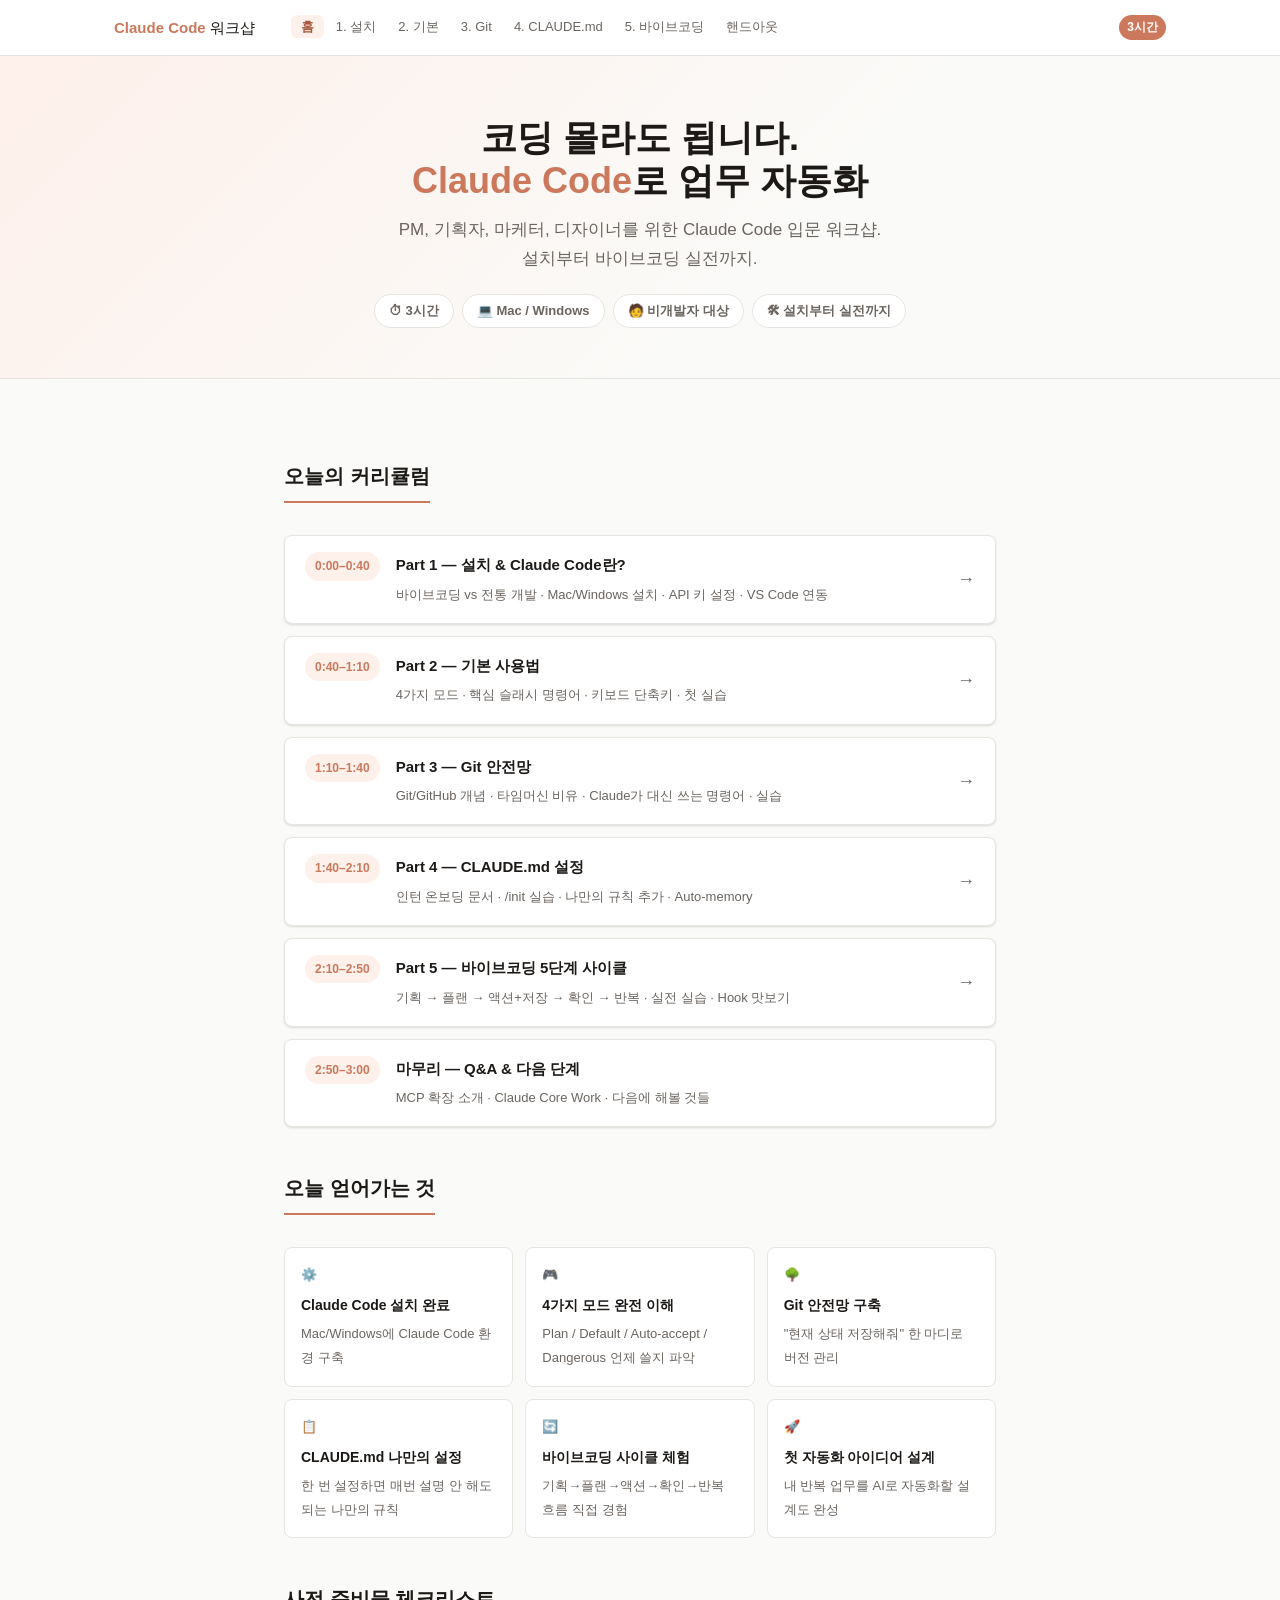
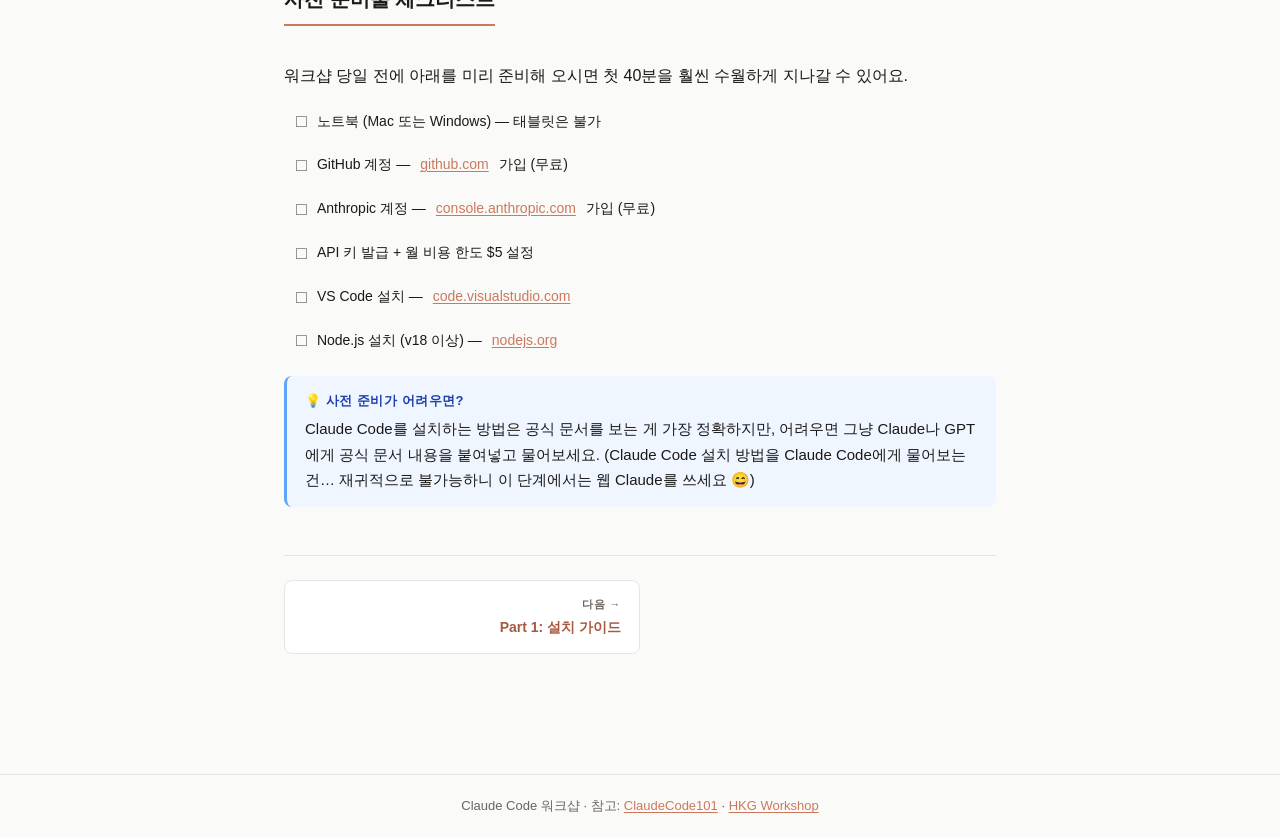
==== index.html @ e711b8f9 "Add Claude Code 워크샵 정적 사이트 비개발자 대상 3시간 Claude Code 입문 워크샵 자료. 설치, 기본 사용법, Git, CLAUDE.md, 바이브코딩 사이클 " ====
<!DOCTYPE html>
<html lang="ko">
<head>
  <meta charset="UTF-8">
  <meta name="viewport" content="width=device-width, initial-scale=1.0">
  <title>Claude Code 워크샵</title>
  <link rel="stylesheet" href="./style.css">
  <style>
    .hero-section {
      background: linear-gradient(135deg, #FEF0EA 0%, #FAFAF8 60%);
      border-bottom: 1px solid var(--border);
      padding: 60px 24px 50px;
      text-align: center;
    }
    .hero-section h1 {
      font-size: 36px;
      font-weight: 900;
      line-height: 1.2;
      margin-bottom: 14px;
    }
    .hero-section h1 em { color: var(--accent); font-style: normal; }
    .hero-section p { font-size: 17px; color: var(--text-2); max-width: 500px; margin: 0 auto 20px; }
    .hero-tags { display: flex; gap: 8px; justify-content: center; flex-wrap: wrap; }
    .hero-tag {
      font-size: 13px; font-weight: 600;
      background: white; border: 1px solid var(--border);
      padding: 5px 14px; border-radius: 99px; color: var(--text-2);
    }
    .outcomes {
      display: grid;
      grid-template-columns: repeat(auto-fill, minmax(200px, 1fr));
      gap: 12px;
      margin: 20px 0;
    }
    .outcome-card {
      padding: 16px;
      background: var(--surface);
      border: 1px solid var(--border);
      border-radius: var(--radius);
      font-size: 14px;
    }
    .outcome-icon { font-size: 24px; margin-bottom: 8px; display: block; }
    .outcome-card strong { display: block; margin-bottom: 4px; }
    .outcome-card span { color: var(--text-2); font-size: 13px; }
  </style>
</head>
<body>
<header class="site-header">
  <nav class="nav-inner">
    <a class="nav-logo" href="./index.html">Claude Code <span>워크샵</span></a>
    <ul class="nav-links">
      <li><a href="./index.html" class="active">홈</a></li>
      <li><a href="./01-setup.html">1. 설치</a></li>
      <li><a href="./02-basics.html">2. 기본</a></li>
      <li><a href="./03-git.html">3. Git</a></li>
      <li><a href="./04-claude-md.html">4. CLAUDE.md</a></li>
      <li><a href="./05-vibe-coding.html">5. 바이브코딩</a></li>
      <li><a href="./handout.html">핸드아웃</a></li>
    </ul>
    <div class="nav-spacer"></div>
    <span class="nav-badge">3시간</span>
  </nav>
</header>

<div class="hero-section">
  <h1>코딩 몰라도 됩니다.<br><em>Claude Code</em>로 업무 자동화</h1>
  <p>PM, 기획자, 마케터, 디자이너를 위한 Claude Code 입문 워크샵. 설치부터 바이브코딩 실전까지.</p>
  <div class="hero-tags">
    <span class="hero-tag">⏱ 3시간</span>
    <span class="hero-tag">💻 Mac / Windows</span>
    <span class="hero-tag">🧑 비개발자 대상</span>
    <span class="hero-tag">🛠 설치부터 실전까지</span>
  </div>
</div>

<main class="main-content">

  <h2>오늘의 커리큘럼</h2>
  <nav class="timeline">
    <a class="timeline-card" href="./01-setup.html">
      <span class="timeline-card-time">0:00–0:40</span>
      <div class="timeline-card-body">
        <strong>Part 1 — 설치 &amp; Claude Code란?</strong>
        <span>바이브코딩 vs 전통 개발 · Mac/Windows 설치 · API 키 설정 · VS Code 연동</span>
      </div>
      <span class="timeline-card-arrow">→</span>
    </a>
    <a class="timeline-card" href="./02-basics.html">
      <span class="timeline-card-time">0:40–1:10</span>
      <div class="timeline-card-body">
        <strong>Part 2 — 기본 사용법</strong>
        <span>4가지 모드 · 핵심 슬래시 명령어 · 키보드 단축키 · 첫 실습</span>
      </div>
      <span class="timeline-card-arrow">→</span>
    </a>
    <a class="timeline-card" href="./03-git.html">
      <span class="timeline-card-time">1:10–1:40</span>
      <div class="timeline-card-body">
        <strong>Part 3 — Git 안전망</strong>
        <span>Git/GitHub 개념 · 타임머신 비유 · Claude가 대신 쓰는 명령어 · 실습</span>
      </div>
      <span class="timeline-card-arrow">→</span>
    </a>
    <a class="timeline-card" href="./04-claude-md.html">
      <span class="timeline-card-time">1:40–2:10</span>
      <div class="timeline-card-body">
        <strong>Part 4 — CLAUDE.md 설정</strong>
        <span>인턴 온보딩 문서 · /init 실습 · 나만의 규칙 추가 · Auto-memory</span>
      </div>
      <span class="timeline-card-arrow">→</span>
    </a>
    <a class="timeline-card" href="./05-vibe-coding.html">
      <span class="timeline-card-time">2:10–2:50</span>
      <div class="timeline-card-body">
        <strong>Part 5 — 바이브코딩 5단계 사이클</strong>
        <span>기획 → 플랜 → 액션+저장 → 확인 → 반복 · 실전 실습 · Hook 맛보기</span>
      </div>
      <span class="timeline-card-arrow">→</span>
    </a>
    <div class="timeline-card" style="cursor:default;">
      <span class="timeline-card-time">2:50–3:00</span>
      <div class="timeline-card-body">
        <strong>마무리 — Q&amp;A &amp; 다음 단계</strong>
        <span>MCP 확장 소개 · Claude Core Work · 다음에 해볼 것들</span>
      </div>
    </div>
  </nav>

  <h2>오늘 얻어가는 것</h2>
  <div class="outcomes">
    <div class="outcome-card">
      <span class="outcome-icon">⚙️</span>
      <strong>Claude Code 설치 완료</strong>
      <span>Mac/Windows에 Claude Code 환경 구축</span>
    </div>
    <div class="outcome-card">
      <span class="outcome-icon">🎮</span>
      <strong>4가지 모드 완전 이해</strong>
      <span>Plan / Default / Auto-accept / Dangerous 언제 쓸지 파악</span>
    </div>
    <div class="outcome-card">
      <span class="outcome-icon">🌳</span>
      <strong>Git 안전망 구축</strong>
      <span>"현재 상태 저장해줘" 한 마디로 버전 관리</span>
    </div>
    <div class="outcome-card">
      <span class="outcome-icon">📋</span>
      <strong>CLAUDE.md 나만의 설정</strong>
      <span>한 번 설정하면 매번 설명 안 해도 되는 나만의 규칙</span>
    </div>
    <div class="outcome-card">
      <span class="outcome-icon">🔄</span>
      <strong>바이브코딩 사이클 체험</strong>
      <span>기획→플랜→액션→확인→반복 흐름 직접 경험</span>
    </div>
    <div class="outcome-card">
      <span class="outcome-icon">🚀</span>
      <strong>첫 자동화 아이디어 설계</strong>
      <span>내 반복 업무를 AI로 자동화할 설계도 완성</span>
    </div>
  </div>

  <h2>사전 준비물 체크리스트</h2>
  <p>워크샵 당일 전에 아래를 미리 준비해 오시면 첫 40분을 훨씬 수월하게 지나갈 수 있어요.</p>
  <ul class="checklist">
    <li>노트북 (Mac 또는 Windows) — 태블릿은 불가</li>
    <li>GitHub 계정 — <a href="https://github.com" target="_blank">github.com</a> 가입 (무료)</li>
    <li>Anthropic 계정 — <a href="https://console.anthropic.com" target="_blank">console.anthropic.com</a> 가입 (무료)</li>
    <li>API 키 발급 + 월 비용 한도 $5 설정</li>
    <li>VS Code 설치 — <a href="https://code.visualstudio.com" target="_blank">code.visualstudio.com</a></li>
    <li>Node.js 설치 (v18 이상) — <a href="https://nodejs.org" target="_blank">nodejs.org</a></li>
  </ul>

  <div class="callout callout-info">
    <div class="callout-title">💡 사전 준비가 어려우면?</div>
    Claude Code를 설치하는 방법은 공식 문서를 보는 게 가장 정확하지만, 어려우면 그냥 Claude나 GPT에게 공식 문서 내용을 붙여넣고 물어보세요. (Claude Code 설치 방법을 Claude Code에게 물어보는 건… 재귀적으로 불가능하니 이 단계에서는 웹 Claude를 쓰세요 😄)
  </div>

  <div class="page-nav">
    <a class="next" href="./01-setup.html">
      <span class="nav-dir">다음 →</span>
      <span class="nav-title">Part 1: 설치 가이드</span>
    </a>
  </div>

</main>

<footer class="site-footer">
  Claude Code 워크샵 · 참고: <a href="https://m1zz.github.io/ClaudeCode101" target="_blank">ClaudeCode101</a> · <a href="https://hkg-workshop.vercel.app" target="_blank">HKG Workshop</a>
</footer>

<script>
  // Mark active nav link
  const path = location.pathname.split('/').pop() || 'index.html';
  document.querySelectorAll('.nav-links a').forEach(a => {
    if (a.getAttribute('href').includes(path)) a.classList.add('active');
    else a.classList.remove('active');
  });
</script>
</body>
</html>
---- style.css ----
/* ===== RESET & BASE ===== */
*, *::before, *::after { box-sizing: border-box; margin: 0; padding: 0; }

:root {
  --bg: #FAFAF8;
  --surface: #FFFFFF;
  --surface-2: #F5F4F0;
  --border: #E7E5E0;
  --text: #1C1917;
  --text-2: #6B6560;
  --accent: #CC785C;
  --accent-light: #FEF0EA;
  --accent-dark: #A85A40;
  --code-bg: #1C1917;
  --code-text: #F5F5F4;
  --warning-bg: #FFFBEB;
  --warning-border: #FCD34D;
  --tip-bg: #F0FDF4;
  --tip-border: #4ADE80;
  --info-bg: #EFF6FF;
  --info-border: #60A5FA;
  --radius: 8px;
  --shadow: 0 1px 3px rgba(0,0,0,0.08), 0 1px 2px rgba(0,0,0,0.06);
  --max-w: 760px;
  --nav-h: 56px;
}

html { scroll-behavior: smooth; }

body {
  font-family: -apple-system, BlinkMacSystemFont, "Segoe UI", "Noto Sans KR", sans-serif;
  background: var(--bg);
  color: var(--text);
  line-height: 1.7;
  font-size: 16px;
}

/* ===== HEADER / NAV ===== */
.site-header {
  position: sticky;
  top: 0;
  z-index: 100;
  background: var(--surface);
  border-bottom: 1px solid var(--border);
  height: var(--nav-h);
}

.nav-inner {
  max-width: 1100px;
  margin: 0 auto;
  padding: 0 24px;
  height: 100%;
  display: flex;
  align-items: center;
  gap: 8px;
}

.nav-logo {
  font-weight: 700;
  font-size: 15px;
  color: var(--accent);
  text-decoration: none;
  white-space: nowrap;
  margin-right: 8px;
}

.nav-logo span { color: var(--text); font-weight: 400; }

.nav-links {
  display: flex;
  align-items: center;
  gap: 2px;
  flex-wrap: wrap;
  list-style: none;
}

.nav-links a {
  color: var(--text-2);
  text-decoration: none;
  font-size: 13px;
  padding: 4px 10px;
  border-radius: 6px;
  transition: all 0.15s;
  white-space: nowrap;
}

.nav-links a:hover { background: var(--surface-2); color: var(--text); }
.nav-links a.active { background: var(--accent-light); color: var(--accent-dark); font-weight: 600; }

.nav-spacer { flex: 1; }

.nav-badge {
  font-size: 12px;
  background: var(--accent);
  color: white;
  padding: 2px 8px;
  border-radius: 99px;
  font-weight: 600;
}

/* ===== PAGE HERO ===== */
.page-hero {
  background: var(--surface);
  border-bottom: 1px solid var(--border);
  padding: 40px 24px 32px;
}

.page-hero-inner {
  max-width: var(--max-w);
  margin: 0 auto;
}

.part-badge {
  display: inline-block;
  font-size: 12px;
  font-weight: 700;
  letter-spacing: 0.06em;
  text-transform: uppercase;
  color: var(--accent);
  background: var(--accent-light);
  padding: 3px 10px;
  border-radius: 99px;
  margin-bottom: 12px;
}

.page-hero h1 {
  font-size: 28px;
  font-weight: 800;
  line-height: 1.3;
  margin-bottom: 10px;
}

.page-hero p {
  color: var(--text-2);
  font-size: 16px;
  max-width: 560px;
}

.time-badge {
  display: inline-flex;
  align-items: center;
  gap: 5px;
  font-size: 13px;
  color: var(--text-2);
  background: var(--surface-2);
  padding: 4px 12px;
  border-radius: 99px;
  margin-top: 12px;
}

/* ===== MAIN CONTENT ===== */
.main-content {
  max-width: var(--max-w);
  margin: 0 auto;
  padding: 40px 24px 60px;
}

.main-content > * + * { margin-top: 24px; }

h2 {
  font-size: 20px;
  font-weight: 700;
  margin-top: 40px;
  margin-bottom: 12px;
  padding-bottom: 8px;
  border-bottom: 2px solid var(--accent);
  display: inline-block;
}

h3 {
  font-size: 16px;
  font-weight: 700;
  margin-top: 24px;
  margin-bottom: 8px;
  color: var(--text);
}

p { margin-bottom: 8px; }

a { color: var(--accent); text-decoration: underline; text-underline-offset: 2px; }
a:hover { color: var(--accent-dark); }

ul, ol { padding-left: 20px; }
ul li, ol li { margin-bottom: 4px; }

strong { font-weight: 700; }

/* ===== CODE ===== */
code {
  font-family: "JetBrains Mono", "Fira Code", "Cascadia Code", monospace;
  font-size: 0.875em;
  background: var(--surface-2);
  border: 1px solid var(--border);
  padding: 1px 5px;
  border-radius: 4px;
  color: var(--accent-dark);
}

.code-block {
  position: relative;
  background: var(--code-bg);
  border-radius: var(--radius);
  overflow: hidden;
  margin: 16px 0;
}

.code-block .code-label {
  padding: 8px 16px 6px;
  font-size: 11px;
  font-weight: 600;
  letter-spacing: 0.06em;
  text-transform: uppercase;
  color: #9CA3AF;
  background: #111010;
  border-bottom: 1px solid #2C2C2C;
}

.code-block pre {
  padding: 16px 20px;
  overflow-x: auto;
  font-family: "JetBrains Mono", "Fira Code", monospace;
  font-size: 13.5px;
  line-height: 1.6;
  color: var(--code-text);
  white-space: pre;
}

.code-block .comment { color: #6B7280; }
.code-block .cmd { color: #93C5FD; }

.copy-btn {
  position: absolute;
  top: 8px;
  right: 10px;
  background: #2C2C2C;
  color: #9CA3AF;
  border: none;
  border-radius: 4px;
  padding: 3px 8px;
  font-size: 11px;
  cursor: pointer;
  transition: all 0.15s;
}
.copy-btn:hover { background: #3C3C3C; color: #F5F5F4; }
.copy-btn.copied { color: #4ADE80; }

/* ===== OS TABS ===== */
.os-tabs {
  border: 1px solid var(--border);
  border-radius: var(--radius);
  overflow: hidden;
  margin: 16px 0;
}

.os-tab-buttons {
  display: flex;
  background: var(--surface-2);
  border-bottom: 1px solid var(--border);
}

.os-tab-btn {
  flex: 1;
  padding: 10px 16px;
  font-size: 13px;
  font-weight: 600;
  cursor: pointer;
  background: none;
  border: none;
  color: var(--text-2);
  transition: all 0.15s;
}

.os-tab-btn.active {
  background: var(--surface);
  color: var(--accent-dark);
  box-shadow: inset 0 -2px 0 var(--accent);
}

.os-tab-content { display: none; padding: 20px; }
.os-tab-content.active { display: block; }

/* ===== CALLOUT BOXES ===== */
.callout {
  padding: 14px 18px;
  border-radius: var(--radius);
  border-left: 3px solid;
  margin: 16px 0;
  font-size: 15px;
}

.callout-warning {
  background: var(--warning-bg);
  border-color: var(--warning-border);
}

.callout-tip {
  background: var(--tip-bg);
  border-color: var(--tip-border);
}

.callout-info {
  background: var(--info-bg);
  border-color: var(--info-border);
}

.callout-title {
  font-weight: 700;
  font-size: 13px;
  letter-spacing: 0.04em;
  text-transform: uppercase;
  margin-bottom: 4px;
}

.callout-warning .callout-title { color: #92400E; }
.callout-tip .callout-title { color: #166534; }
.callout-info .callout-title { color: #1E40AF; }

/* ===== TABLES ===== */
.table-wrap { overflow-x: auto; margin: 16px 0; }

table {
  width: 100%;
  border-collapse: collapse;
  font-size: 14px;
}

th {
  background: var(--surface-2);
  font-weight: 700;
  padding: 10px 14px;
  text-align: left;
  border-bottom: 2px solid var(--border);
  white-space: nowrap;
}

td {
  padding: 10px 14px;
  border-bottom: 1px solid var(--border);
  vertical-align: top;
}

tr:last-child td { border-bottom: none; }
tr:hover td { background: var(--surface-2); }

/* ===== STEP CARDS ===== */
.steps { display: flex; flex-direction: column; gap: 16px; margin: 16px 0; }

.step {
  display: flex;
  gap: 16px;
  padding: 16px 20px;
  background: var(--surface);
  border: 1px solid var(--border);
  border-radius: var(--radius);
  box-shadow: var(--shadow);
}

.step-num {
  flex-shrink: 0;
  width: 32px;
  height: 32px;
  border-radius: 50%;
  background: var(--accent);
  color: white;
  font-weight: 800;
  font-size: 14px;
  display: flex;
  align-items: center;
  justify-content: center;
}

.step-body h3 { margin-top: 0; font-size: 15px; }
.step-body p { margin-bottom: 0; font-size: 14px; color: var(--text-2); }

/* ===== TIMELINE CARDS (HOME) ===== */
.timeline { display: flex; flex-direction: column; gap: 12px; margin: 20px 0; }

.timeline-card {
  display: flex;
  gap: 16px;
  padding: 16px 20px;
  background: var(--surface);
  border: 1px solid var(--border);
  border-radius: var(--radius);
  box-shadow: var(--shadow);
  align-items: flex-start;
  text-decoration: none;
  color: inherit;
  transition: all 0.15s;
}

.timeline-card:hover {
  border-color: var(--accent);
  box-shadow: 0 4px 12px rgba(204, 120, 92, 0.15);
  transform: translateY(-1px);
}

.timeline-card-time {
  flex-shrink: 0;
  font-size: 12px;
  font-weight: 700;
  color: var(--accent);
  background: var(--accent-light);
  padding: 4px 10px;
  border-radius: 99px;
  white-space: nowrap;
}

.timeline-card-body { flex: 1; }
.timeline-card-body strong { display: block; font-size: 15px; margin-bottom: 2px; }
.timeline-card-body span { font-size: 13px; color: var(--text-2); }

.timeline-card-arrow { color: var(--text-2); font-size: 18px; align-self: center; }

/* ===== CHECKLIST ===== */
.checklist { list-style: none; padding: 0; margin: 12px 0; }
.checklist li {
  display: flex;
  align-items: center;
  gap: 10px;
  padding: 8px 12px;
  border-radius: 6px;
  font-size: 14px;
  transition: background 0.1s;
}
.checklist li:hover { background: var(--surface-2); }
.checklist li::before {
  content: "□";
  font-size: 18px;
  color: var(--text-2);
  line-height: 1;
}

/* ===== PREV/NEXT NAV ===== */
.page-nav {
  display: flex;
  gap: 12px;
  margin-top: 48px;
  padding-top: 24px;
  border-top: 1px solid var(--border);
}

.page-nav a {
  flex: 1;
  display: flex;
  flex-direction: column;
  padding: 14px 18px;
  background: var(--surface);
  border: 1px solid var(--border);
  border-radius: var(--radius);
  text-decoration: none;
  color: inherit;
  transition: all 0.15s;
}

.page-nav a:hover { border-color: var(--accent); background: var(--accent-light); }

.page-nav .nav-dir {
  font-size: 11px;
  font-weight: 700;
  letter-spacing: 0.06em;
  text-transform: uppercase;
  color: var(--text-2);
  margin-bottom: 2px;
}

.page-nav .nav-title { font-size: 14px; font-weight: 600; color: var(--accent-dark); }
.page-nav a.next { text-align: right; }
.page-nav a:only-child { max-width: 50%; }

/* ===== COMPARISON BOX ===== */
.compare-grid {
  display: grid;
  grid-template-columns: 1fr 1fr;
  gap: 16px;
  margin: 16px 0;
}

.compare-card {
  padding: 16px;
  border-radius: var(--radius);
  border: 1px solid var(--border);
}

.compare-card.traditional { background: #FFF9F5; border-color: #FCD9C0; }
.compare-card.vibe { background: #F0FDF4; border-color: #BBF7D0; }

.compare-card h4 {
  font-size: 14px;
  font-weight: 700;
  margin-bottom: 10px;
  padding-bottom: 8px;
  border-bottom: 1px solid var(--border);
}

.compare-card.traditional h4 { color: #9A3412; }
.compare-card.vibe h4 { color: #166534; }

.compare-card ul { padding-left: 16px; }
.compare-card li { font-size: 13px; margin-bottom: 4px; }

/* ===== SHORTCUT TABLE ===== */
.shortcut-grid {
  display: grid;
  grid-template-columns: repeat(auto-fill, minmax(220px, 1fr));
  gap: 10px;
  margin: 16px 0;
}

.shortcut-item {
  display: flex;
  align-items: center;
  gap: 10px;
  padding: 10px 14px;
  background: var(--surface);
  border: 1px solid var(--border);
  border-radius: var(--radius);
  font-size: 13px;
}

kbd {
  font-family: inherit;
  font-size: 11px;
  font-weight: 700;
  background: var(--surface-2);
  border: 1px solid var(--border);
  border-bottom-width: 2px;
  padding: 2px 7px;
  border-radius: 4px;
  white-space: nowrap;
  color: var(--text);
}

/* ===== CYCLE DIAGRAM ===== */
.cycle-diagram {
  display: flex;
  align-items: center;
  flex-wrap: wrap;
  gap: 6px;
  padding: 20px;
  background: var(--surface);
  border: 1px solid var(--border);
  border-radius: var(--radius);
  justify-content: center;
  margin: 16px 0;
}

.cycle-step {
  padding: 8px 16px;
  border-radius: 99px;
  font-size: 13px;
  font-weight: 700;
  text-align: center;
}

.cycle-step.s1 { background: var(--accent-light); color: var(--accent-dark); }
.cycle-step.s2 { background: #EDE9FE; color: #5B21B6; }
.cycle-step.s3 { background: #F0FDF4; color: #166534; }
.cycle-step.s4 { background: #EFF6FF; color: #1D4ED8; }
.cycle-step.s5 { background: #FEF3C7; color: #92400E; }

.cycle-arrow { color: var(--text-2); font-size: 16px; }

/* ===== FOOTER ===== */
.site-footer {
  margin-top: 60px;
  padding: 20px 24px;
  border-top: 1px solid var(--border);
  text-align: center;
  font-size: 13px;
  color: var(--text-2);
}

/* ===== PRINT (HANDOUT) ===== */
@media print {
  .site-header, .page-nav, .site-footer { display: none; }
  body { font-size: 11px; background: white; }
  .page-hero { padding: 16px 0 12px; }
  .page-hero h1 { font-size: 18px; }
  .main-content { padding: 8px 0; }
  .main-content > * + * { margin-top: 10px; }
  h2 { font-size: 13px; margin-top: 14px; }
  h3 { font-size: 12px; }
  table { font-size: 11px; }
  td, th { padding: 5px 8px; }
  .code-block pre { font-size: 11px; padding: 8px 12px; }
  .callout { padding: 8px 12px; }
}

/* ===== MOBILE ===== */
@media (max-width: 640px) {
  .nav-inner { padding: 0 12px; gap: 4px; }
  .nav-logo span { display: none; }
  .nav-links a { font-size: 12px; padding: 4px 7px; }
  .main-content { padding: 24px 16px 40px; }
  .compare-grid { grid-template-columns: 1fr; }
  .shortcut-grid { grid-template-columns: 1fr; }
  .page-hero { padding: 24px 16px; }
  .page-hero h1 { font-size: 22px; }
  .cycle-diagram { flex-direction: column; }
}
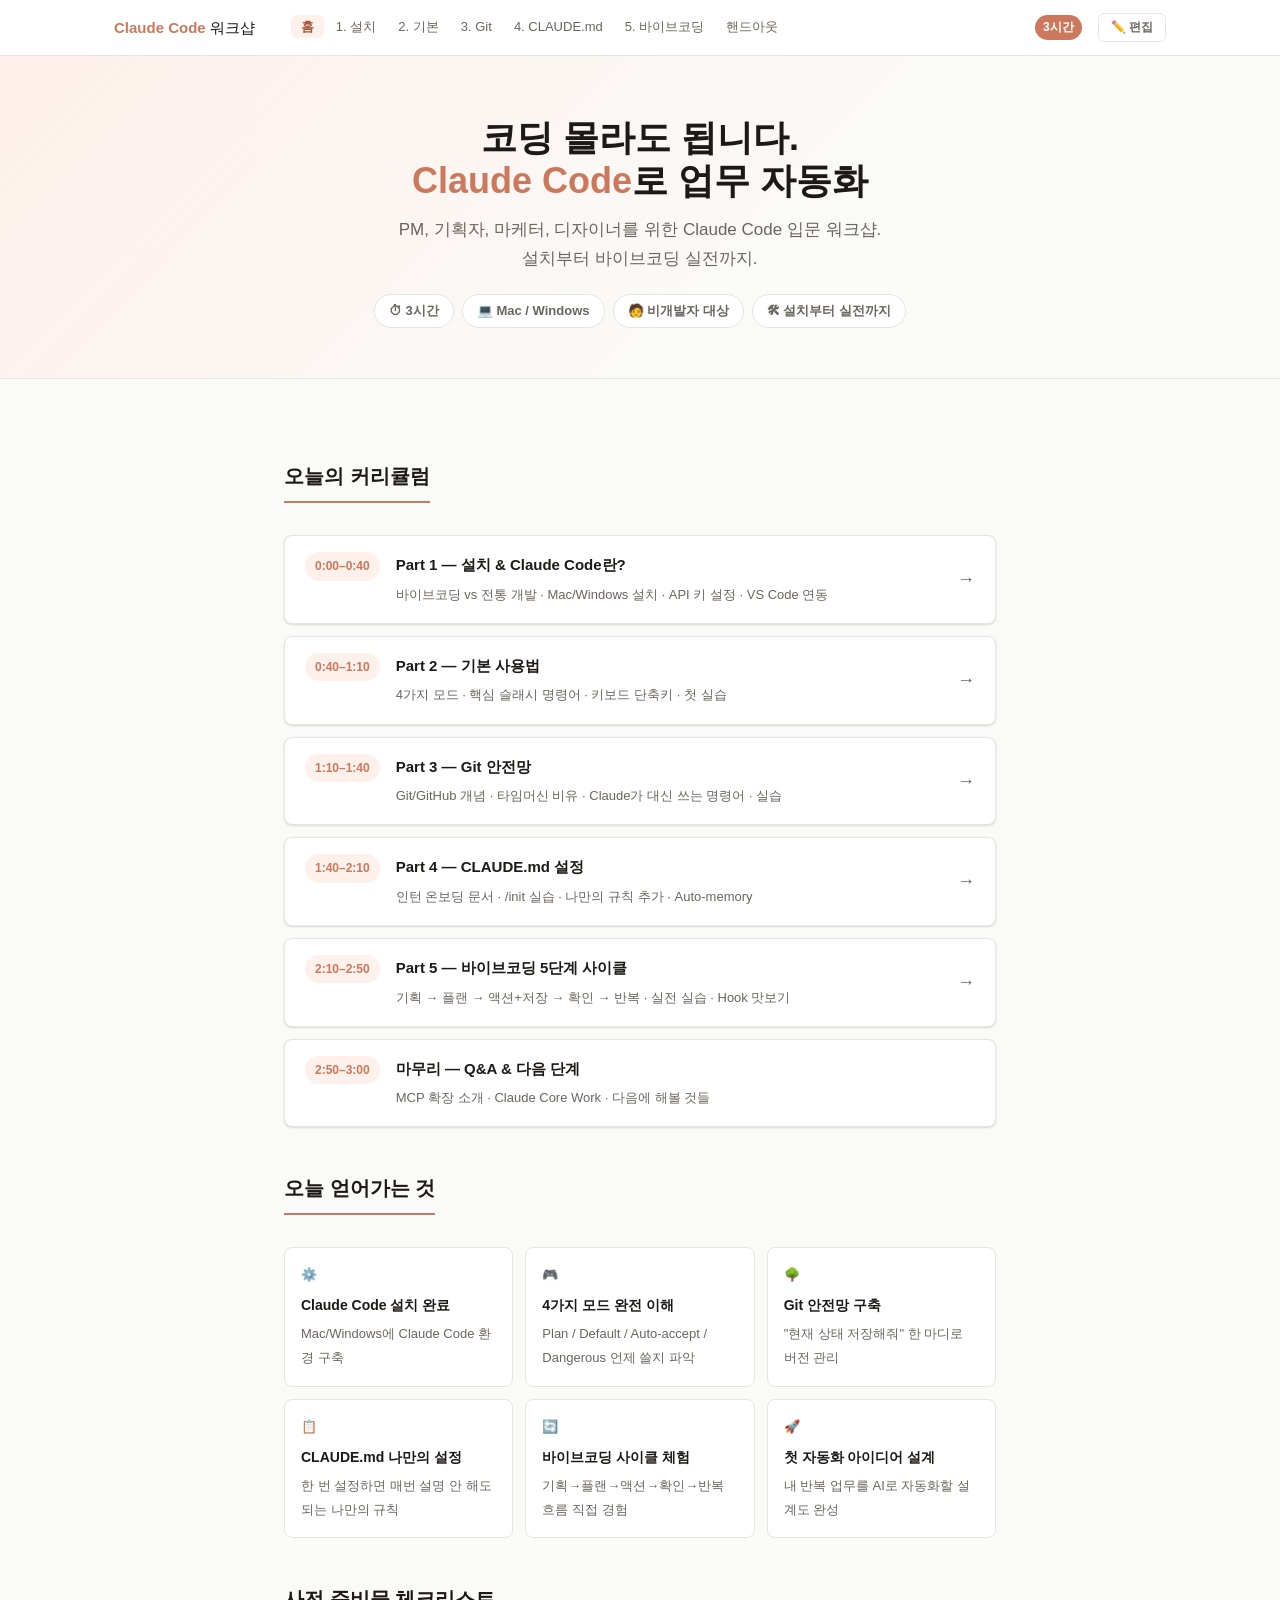
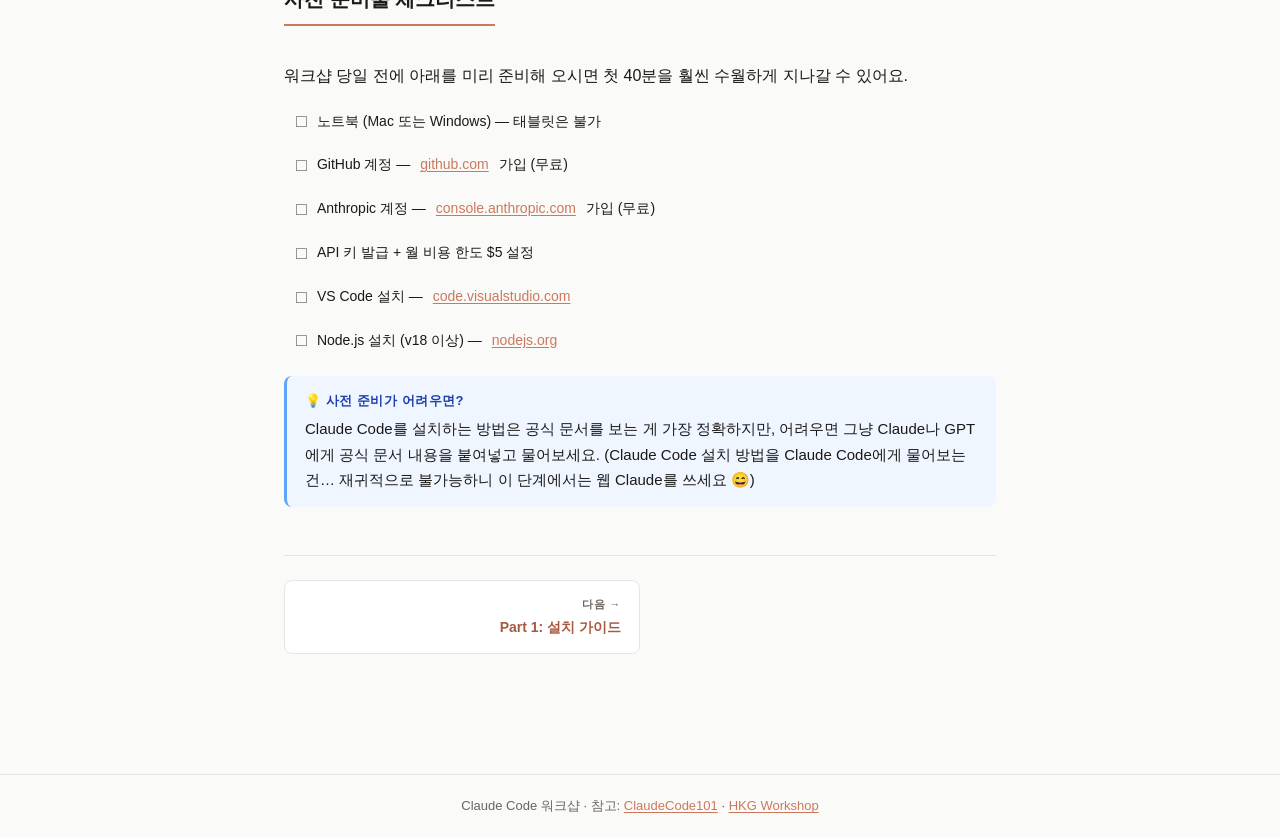
==== commit d0623b60: "Add inline editing with localStorage persistence - Add edit.js: contenteditable toggle with auto-sav" ====
--- a/index.html
+++ b/index.html
@@ -197,5 +197,6 @@
     else a.classList.remove('active');
   });
 </script>
+<script src="./edit.js"></script>
 </body>
 </html>
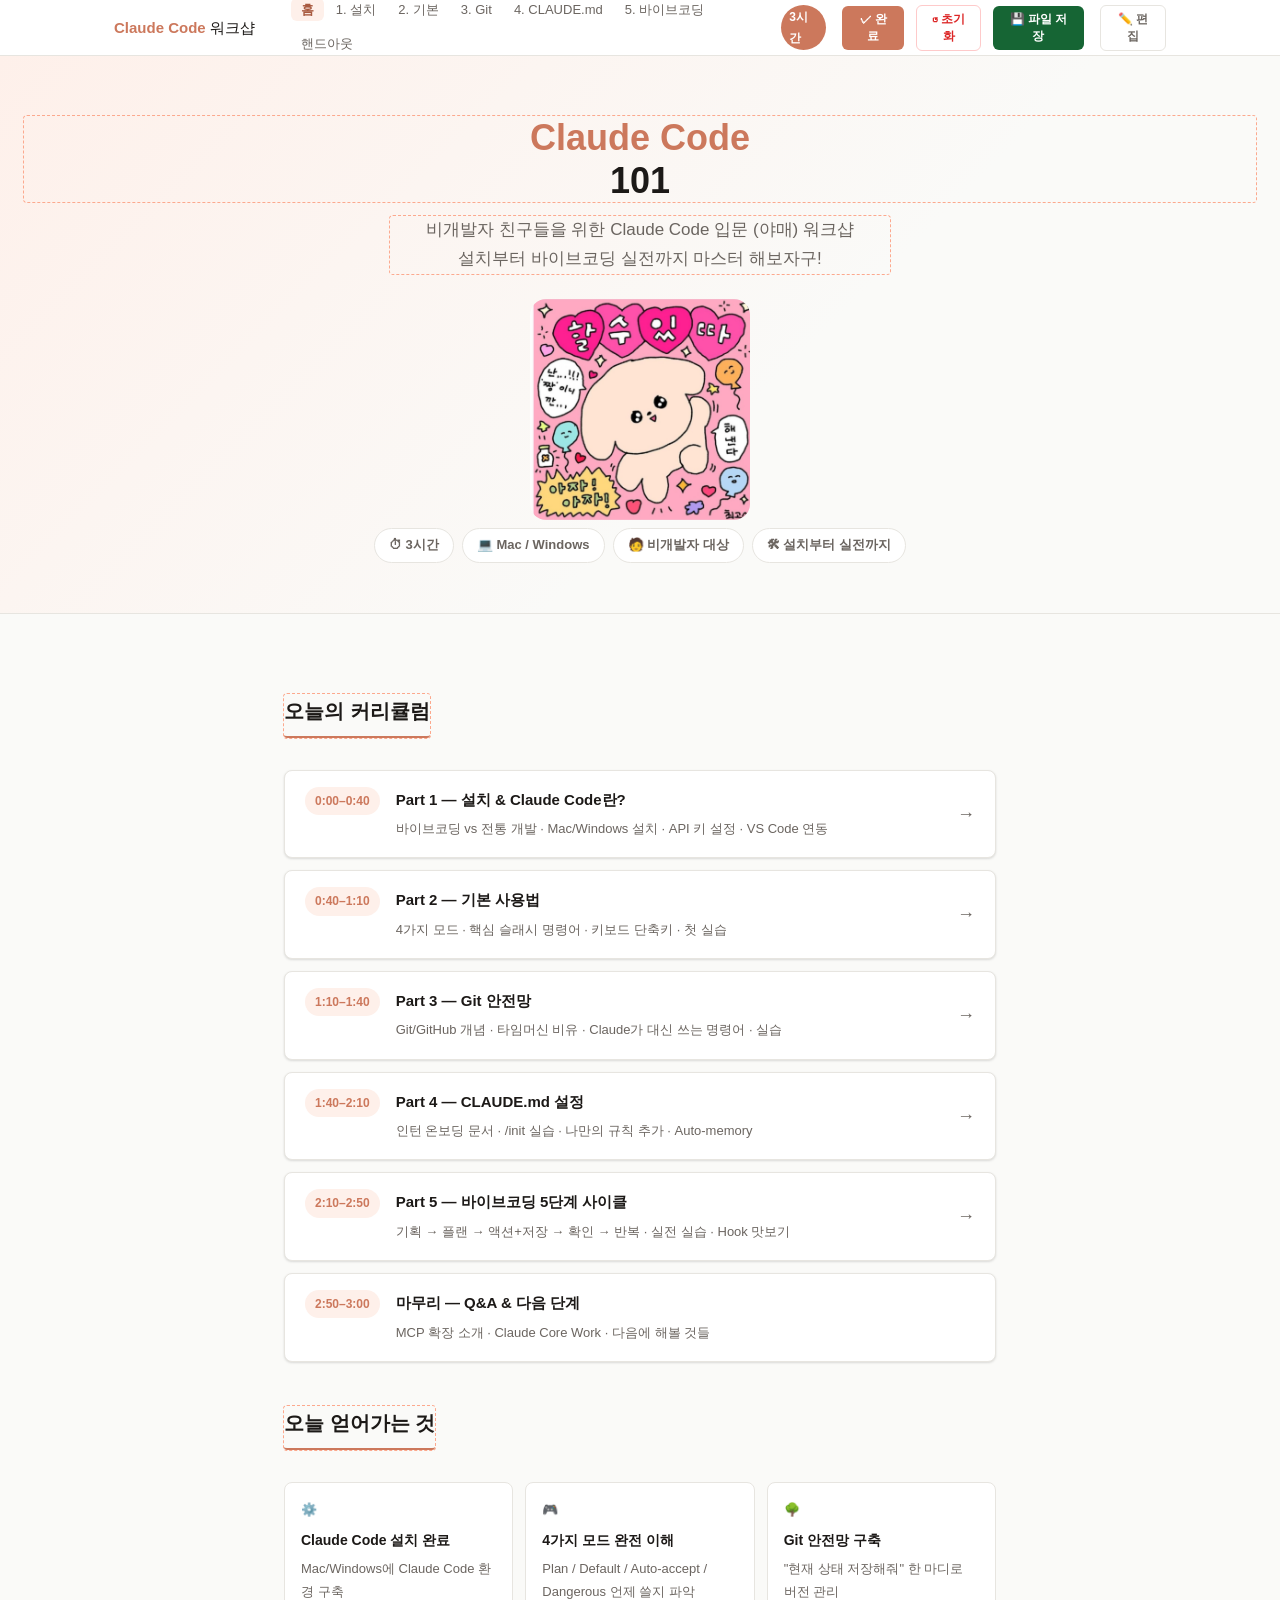
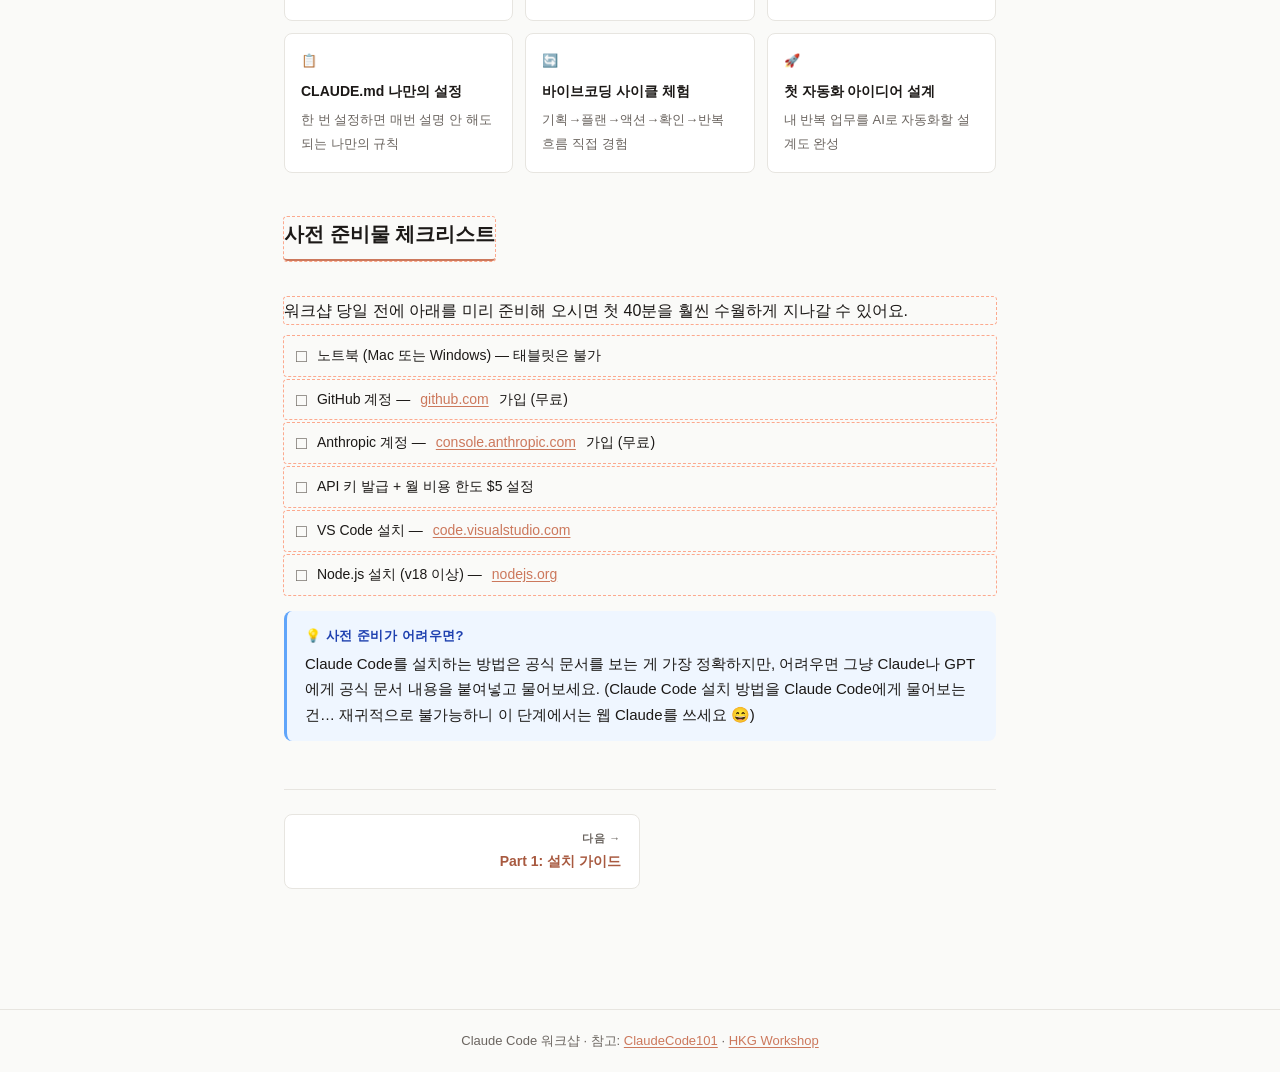
==== commit 5a00465f: "Add hero image and fix server subdirectory routing - Add images/화이팅짤.JPG to hero section - Fix serve" ====
--- a/index.html
+++ b/index.html
@@ -1,6 +1,5 @@
 <!DOCTYPE html>
-<html lang="ko">
-<head>
+<html lang="ko"><head>
   <meta charset="UTF-8">
   <meta name="viewport" content="width=device-width, initial-scale=1.0">
   <title>Claude Code 워크샵</title>
@@ -59,12 +58,12 @@
     </ul>
     <div class="nav-spacer"></div>
     <span class="nav-badge">3시간</span>
-  </nav>
+  <button id="edit-btn" style="padding: 5px 12px; background: var(--accent); color: white; border: none; border-radius: 6px; font-size: 12px; font-weight: 600; cursor: pointer; margin-left: 8px;">✓ 완료</button><button id="reset-btn" style="padding: 5px 10px; background: transparent; color: rgb(220, 38, 38); border: 1px solid rgb(254, 202, 202); border-radius: 6px; font-size: 12px; font-weight: 600; cursor: pointer; margin-left: 4px; display: inline-block;">↺ 초기화</button><button id="save-file-btn" style="padding: 5px 12px; background: rgb(22, 101, 52); color: white; border: none; border-radius: 6px; font-size: 12px; font-weight: 600; cursor: pointer; margin-left: 4px;">💾 파일 저장</button></nav>
 </header>
 
 <div class="hero-section">
-  <h1>코딩 몰라도 됩니다.<br><em>Claude Code</em>로 업무 자동화</h1>
-  <p>PM, 기획자, 마케터, 디자이너를 위한 Claude Code 입문 워크샵. 설치부터 바이브코딩 실전까지.</p>
+  <h1 contenteditable="true" style="outline: rgb(252, 169, 142) dashed 1.5px; border-radius: 3px;" data-edit-active="1"><em>Claude Code</em><div>101</div></h1>
+  <p contenteditable="true" style="outline: rgb(252, 169, 142) dashed 1.5px; border-radius: 3px;" data-edit-active="1">비개발자 친구들을 위한 Claude Code 입문 (야매) 워크샵<br>설치부터 바이브코딩 실전까지 마스터 해보자구!</p> <img style="width:220px; margin-top:5px; border-radius:16px;" src="./images/화이팅짤.JPG">
   <div class="hero-tags">
     <span class="hero-tag">⏱ 3시간</span>
     <span class="hero-tag">💻 Mac / Windows</span>
@@ -75,7 +74,7 @@
 
 <main class="main-content">
 
-  <h2>오늘의 커리큘럼</h2>
+  <h2 contenteditable="true" style="outline: rgb(252, 169, 142) dashed 1.5px; border-radius: 3px;" data-edit-active="1">오늘의 커리큘럼</h2>
   <nav class="timeline">
     <a class="timeline-card" href="./01-setup.html">
       <span class="timeline-card-time">0:00–0:40</span>
@@ -126,7 +125,7 @@
     </div>
   </nav>
 
-  <h2>오늘 얻어가는 것</h2>
+  <h2 contenteditable="true" style="outline: rgb(252, 169, 142) dashed 1.5px; border-radius: 3px;" data-edit-active="1">오늘 얻어가는 것</h2>
   <div class="outcomes">
     <div class="outcome-card">
       <span class="outcome-icon">⚙️</span>
@@ -160,15 +159,15 @@
     </div>
   </div>
 
-  <h2>사전 준비물 체크리스트</h2>
-  <p>워크샵 당일 전에 아래를 미리 준비해 오시면 첫 40분을 훨씬 수월하게 지나갈 수 있어요.</p>
+  <h2 contenteditable="true" style="outline: rgb(252, 169, 142) dashed 1.5px; border-radius: 3px;" data-edit-active="1">사전 준비물 체크리스트</h2>
+  <p contenteditable="true" style="outline: rgb(252, 169, 142) dashed 1.5px; border-radius: 3px;" data-edit-active="1">워크샵 당일 전에 아래를 미리 준비해 오시면 첫 40분을 훨씬 수월하게 지나갈 수 있어요.</p>
   <ul class="checklist">
-    <li>노트북 (Mac 또는 Windows) — 태블릿은 불가</li>
-    <li>GitHub 계정 — <a href="https://github.com" target="_blank">github.com</a> 가입 (무료)</li>
-    <li>Anthropic 계정 — <a href="https://console.anthropic.com" target="_blank">console.anthropic.com</a> 가입 (무료)</li>
-    <li>API 키 발급 + 월 비용 한도 $5 설정</li>
-    <li>VS Code 설치 — <a href="https://code.visualstudio.com" target="_blank">code.visualstudio.com</a></li>
-    <li>Node.js 설치 (v18 이상) — <a href="https://nodejs.org" target="_blank">nodejs.org</a></li>
+    <li contenteditable="true" style="outline: rgb(252, 169, 142) dashed 1.5px; border-radius: 3px;" data-edit-active="1">노트북 (Mac 또는 Windows) — 태블릿은 불가</li>
+    <li contenteditable="true" style="outline: rgb(252, 169, 142) dashed 1.5px; border-radius: 3px;" data-edit-active="1">GitHub 계정 — <a href="https://github.com" target="_blank">github.com</a> 가입 (무료)</li>
+    <li contenteditable="true" style="outline: rgb(252, 169, 142) dashed 1.5px; border-radius: 3px;" data-edit-active="1">Anthropic 계정 — <a href="https://console.anthropic.com" target="_blank">console.anthropic.com</a> 가입 (무료)</li>
+    <li contenteditable="true" style="outline: rgb(252, 169, 142) dashed 1.5px; border-radius: 3px;" data-edit-active="1">API 키 발급 + 월 비용 한도 $5 설정</li>
+    <li contenteditable="true" style="outline: rgb(252, 169, 142) dashed 1.5px; border-radius: 3px;" data-edit-active="1">VS Code 설치 — <a href="https://code.visualstudio.com" target="_blank">code.visualstudio.com</a></li>
+    <li contenteditable="true" style="outline: rgb(252, 169, 142) dashed 1.5px; border-radius: 3px;" data-edit-active="1">Node.js 설치 (v18 이상) — <a href="https://nodejs.org" target="_blank">nodejs.org</a></li>
   </ul>
 
   <div class="callout callout-info">
@@ -198,5 +197,6 @@
   });
 </script>
 <script src="./edit.js"></script>
-</body>
-</html>
+
+
+</body><whale-quicksearch translate="no" style="visibility: visible;"></whale-quicksearch></html>
